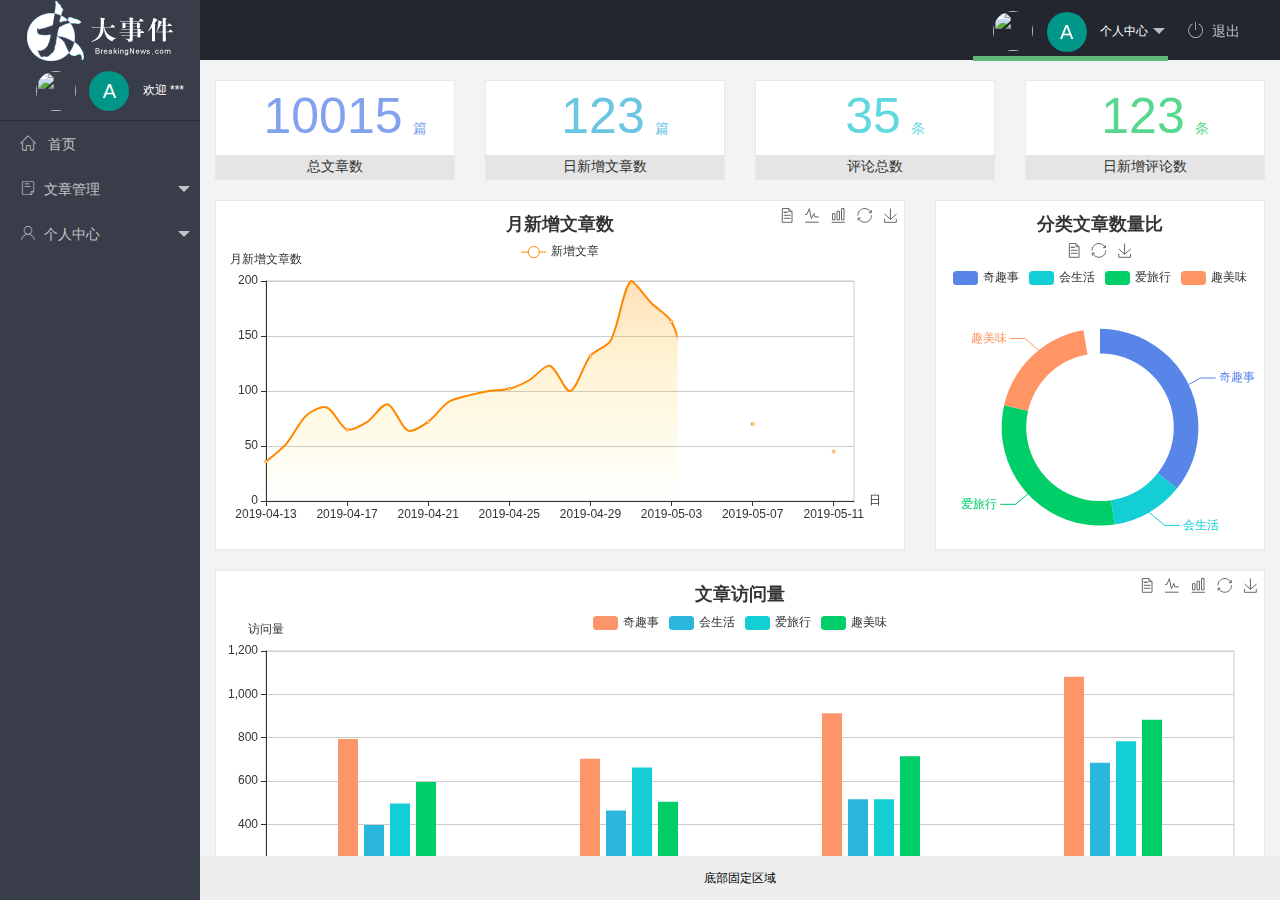
==== index.html @ 83c1d600 "公共部分完成" ====
<!DOCTYPE html>
<html lang="en">
<head>
    <meta charset="UTF-8">
    <meta http-equiv="X-UA-Compatible" content="IE=edge">
    <meta name="viewport" content="width=device-width, initial-scale=1.0">
    <title>Document</title>
    <link rel="stylesheet" href="./assets/lib/layui/css/layui.css">
    <link rel="stylesheet" href="./assets/fonts/iconfont.css">
    <link rel="stylesheet" href="./assets/css/index.css">
</head>
<body>
    <div class="layui-layout layui-layout-admin">
        <div class="layui-header">
          <div class="layui-logo layui-hide-xs layui-bg-black">
            <img src="/assets/images/logo.png" alt="" />
          </div>
  
          <ul class="layui-nav layui-layout-right layui-this"  lay-shrink="all">
            <li class="layui-nav-item layui-hide layui-show-md-inline-block layui-this">
                <a href="javascript:;" class="userinfo">
                    <img src="http://t.cn/RCzsdCq" class="layui-nav-img" />
                    <span class="text-avatar">A</span>
                    个人中心
                  </a>
              <dl class="layui-nav-child">
                <dd><a href="">基本资料</a></dd>
                <dd><a href="">更换头像</a></dd>
                <dd><a href="">重置密码</a></dd>
              </dl>
            </li>
            <li class="layui-nav-item" lay-header-event="menuRight" lay-unselect id="exit">
              <a href="javascript:;"><span class="iconfont icon-tuichu"></span>退出</a>
            </li>
          </ul>
        </div>
  
        <div class="layui-side layui-bg-black">
          <div class="layui-side-scroll">
            <!-- 左侧导航区域（可配合layui已有的垂直导航） -->
            <div class="userinfo">
                <img src="http://t.cn/RCzsdCq" class="layui-nav-img" />
                <span class="text-avatar">A</span>
                <span id="welcome">欢迎 ***</span>
            </div>
            <ul class="layui-nav layui-nav-tree layui-this" lay-filter="test"  >
                <li class="layui-nav-item"><a href=""><span class="iconfont icon-home"></span> 首页</a></li>
                <li class="layui-nav-item">
                    <a class="" href="javascript:;"><span class="iconfont icon-16"></span>文章管理</a>
                    <dl class="layui-nav-child">
                        <dd><a href="javascript:;"><i class="layui-icon layui-icon-app"></i>文章类别</a></dd>
                        <dd><a href="javascript:;"><i class="layui-icon layui-icon-app"></i>文章列表</a></dd>
                        <dd><a href="javascript:;"><i class="layui-icon layui-icon-app"></i>发布文章</a></dd>
                    </dl>
                </li>
                <li class="layui-nav-item">
                    <a href="javascript:;"><span class="iconfont icon-user"></span>个人中心</a>
                    <dl class="layui-nav-child">
                        <dd><a href="javascript:;"><i class="layui-icon layui-icon-app"></i>基本资料</a></dd>
                        <dd><a href="javascript:;"><i class="layui-icon layui-icon-app"></i>更换头像</a></dd>
                        <dd><a href="javascript:;"><i class="layui-icon layui-icon-app"></i>重置密码</a></dd>
                    </dl>
                </li>
            </ul>
          </div>
        </div>
  
        <div class="layui-body">
          <!-- 内容主体区域 --> 
          <iframe name="fm" src="./home/dashboard.html" frameborder="0"></iframe>
          
        </div>
  
        <div class="layui-footer">
          <!-- 底部固定区域 -->
          底部固定区域
        </div>
        
      </div>


    <script src="./assets/lib/layui/layui.all.js"></script>
    <script src="./assets/lib/jquery.js"></script>
    <script src="./assets/js/baseApi.js"></script>
    <script src="./assets/js//index.js"></script>
</body>
</html>
---- assets/lib/layui/css/layui.css ----
/** layui-v2.5.5 MIT License By https://www.layui.com */
 .layui-inline,img{display:inline-block;vertical-align:middle}h1,h2,h3,h4,h5,h6{font-weight:400}.layui-edge,.layui-header,.layui-inline,.layui-main{position:relative}.layui-body,.layui-edge,.layui-elip{overflow:hidden}.layui-btn,.layui-edge,.layui-inline,img{vertical-align:middle}.layui-btn,.layui-disabled,.layui-icon,.layui-unselect{-moz-user-select:none;-webkit-user-select:none;-ms-user-select:none}.layui-elip,.layui-form-checkbox span,.layui-form-pane .layui-form-label{text-overflow:ellipsis;white-space:nowrap}.layui-breadcrumb,.layui-tree-btnGroup{visibility:hidden}blockquote,body,button,dd,div,dl,dt,form,h1,h2,h3,h4,h5,h6,input,li,ol,p,pre,td,textarea,th,ul{margin:0;padding:0;-webkit-tap-highlight-color:rgba(0,0,0,0)}a:active,a:hover{outline:0}img{border:none}li{list-style:none}table{border-collapse:collapse;border-spacing:0}h4,h5,h6{font-size:100%}button,input,optgroup,option,select,textarea{font-family:inherit;font-size:inherit;font-style:inherit;font-weight:inherit;outline:0}pre{white-space:pre-wrap;white-space:-moz-pre-wrap;white-space:-pre-wrap;white-space:-o-pre-wrap;word-wrap:break-word}body{line-height:24px;font:14px Helvetica Neue,Helvetica,PingFang SC,Tahoma,Arial,sans-serif}hr{height:1px;margin:10px 0;border:0;clear:both}a{color:#333;text-decoration:none}a:hover{color:#777}a cite{font-style:normal;*cursor:pointer}.layui-border-box,.layui-border-box *{box-sizing:border-box}.layui-box,.layui-box *{box-sizing:content-box}.layui-clear{clear:both;*zoom:1}.layui-clear:after{content:'\20';clear:both;*zoom:1;display:block;height:0}.layui-inline{*display:inline;*zoom:1}.layui-edge{display:inline-block;width:0;height:0;border-width:6px;border-style:dashed;border-color:transparent}.layui-edge-top{top:-4px;border-bottom-color:#999;border-bottom-style:solid}.layui-edge-right{border-left-color:#999;border-left-style:solid}.layui-edge-bottom{top:2px;border-top-color:#999;border-top-style:solid}.layui-edge-left{border-right-color:#999;border-right-style:solid}.layui-disabled,.layui-disabled:hover{color:#d2d2d2!important;cursor:not-allowed!important}.layui-circle{border-radius:100%}.layui-show{display:block!important}.layui-hide{display:none!important}@font-face{font-family:layui-icon;src:url(../font/iconfont.eot?v=250);src:url(../font/iconfont.eot?v=250#iefix) format('embedded-opentype'),url(../font/iconfont.woff2?v=250) format('woff2'),url(../font/iconfont.woff?v=250) format('woff'),url(../font/iconfont.ttf?v=250) format('truetype'),url(../font/iconfont.svg?v=250#layui-icon) format('svg')}.layui-icon{font-family:layui-icon!important;font-size:16px;font-style:normal;-webkit-font-smoothing:antialiased;-moz-osx-font-smoothing:grayscale}.layui-icon-reply-fill:before{content:"\e611"}.layui-icon-set-fill:before{content:"\e614"}.layui-icon-menu-fill:before{content:"\e60f"}.layui-icon-search:before{content:"\e615"}.layui-icon-share:before{content:"\e641"}.layui-icon-set-sm:before{content:"\e620"}.layui-icon-engine:before{content:"\e628"}.layui-icon-close:before{content:"\1006"}.layui-icon-close-fill:before{content:"\1007"}.layui-icon-chart-screen:before{content:"\e629"}.layui-icon-star:before{content:"\e600"}.layui-icon-circle-dot:before{content:"\e617"}.layui-icon-chat:before{content:"\e606"}.layui-icon-release:before{content:"\e609"}.layui-icon-list:before{content:"\e60a"}.layui-icon-chart:before{content:"\e62c"}.layui-icon-ok-circle:before{content:"\1005"}.layui-icon-layim-theme:before{content:"\e61b"}.layui-icon-table:before{content:"\e62d"}.layui-icon-right:before{content:"\e602"}.layui-icon-left:before{content:"\e603"}.layui-icon-cart-simple:before{content:"\e698"}.layui-icon-face-cry:before{content:"\e69c"}.layui-icon-face-smile:before{content:"\e6af"}.layui-icon-survey:before{content:"\e6b2"}.layui-icon-tree:before{content:"\e62e"}.layui-icon-upload-circle:before{content:"\e62f"}.layui-icon-add-circle:before{content:"\e61f"}.layui-icon-download-circle:before{content:"\e601"}.layui-icon-templeate-1:before{content:"\e630"}.layui-icon-util:before{content:"\e631"}.layui-icon-face-surprised:before{content:"\e664"}.layui-icon-edit:before{content:"\e642"}.layui-icon-speaker:before{content:"\e645"}.layui-icon-down:before{content:"\e61a"}.layui-icon-file:before{content:"\e621"}.layui-icon-layouts:before{content:"\e632"}.layui-icon-rate-half:before{content:"\e6c9"}.layui-icon-add-circle-fine:before{content:"\e608"}.layui-icon-prev-circle:before{content:"\e633"}.layui-icon-read:before{content:"\e705"}.layui-icon-404:before{content:"\e61c"}.layui-icon-carousel:before{content:"\e634"}.layui-icon-help:before{content:"\e607"}.layui-icon-code-circle:before{content:"\e635"}.layui-icon-water:before{content:"\e636"}.layui-icon-username:before{content:"\e66f"}.layui-icon-find-fill:before{content:"\e670"}.layui-icon-about:before{content:"\e60b"}.layui-icon-location:before{content:"\e715"}.layui-icon-up:before{content:"\e619"}.layui-icon-pause:before{content:"\e651"}.layui-icon-date:before{content:"\e637"}.layui-icon-layim-uploadfile:before{content:"\e61d"}.layui-icon-delete:before{content:"\e640"}.layui-icon-play:before{content:"\e652"}.layui-icon-top:before{content:"\e604"}.layui-icon-friends:before{content:"\e612"}.layui-icon-refresh-3:before{content:"\e9aa"}.layui-icon-ok:before{content:"\e605"}.layui-icon-layer:before{content:"\e638"}.layui-icon-face-smile-fine:before{content:"\e60c"}.layui-icon-dollar:before{content:"\e659"}.layui-icon-group:before{content:"\e613"}.layui-icon-layim-download:before{content:"\e61e"}.layui-icon-picture-fine:before{content:"\e60d"}.layui-icon-link:before{content:"\e64c"}.layui-icon-diamond:before{content:"\e735"}.layui-icon-log:before{content:"\e60e"}.layui-icon-rate-solid:before{content:"\e67a"}.layui-icon-fonts-del:before{content:"\e64f"}.layui-icon-unlink:before{content:"\e64d"}.layui-icon-fonts-clear:before{content:"\e639"}.layui-icon-triangle-r:before{content:"\e623"}.layui-icon-circle:before{content:"\e63f"}.layui-icon-radio:before{content:"\e643"}.layui-icon-align-center:before{content:"\e647"}.layui-icon-align-right:before{content:"\e648"}.layui-icon-align-left:before{content:"\e649"}.layui-icon-loading-1:before{content:"\e63e"}.layui-icon-return:before{content:"\e65c"}.layui-icon-fonts-strong:before{content:"\e62b"}.layui-icon-upload:before{content:"\e67c"}.layui-icon-dialogue:before{content:"\e63a"}.layui-icon-video:before{content:"\e6ed"}.layui-icon-headset:before{content:"\e6fc"}.layui-icon-cellphone-fine:before{content:"\e63b"}.layui-icon-add-1:before{content:"\e654"}.layui-icon-face-smile-b:before{content:"\e650"}.layui-icon-fonts-html:before{content:"\e64b"}.layui-icon-form:before{content:"\e63c"}.layui-icon-cart:before{content:"\e657"}.layui-icon-camera-fill:before{content:"\e65d"}.layui-icon-tabs:before{content:"\e62a"}.layui-icon-fonts-code:before{content:"\e64e"}.layui-icon-fire:before{content:"\e756"}.layui-icon-set:before{content:"\e716"}.layui-icon-fonts-u:before{content:"\e646"}.layui-icon-triangle-d:before{content:"\e625"}.layui-icon-tips:before{content:"\e702"}.layui-icon-picture:before{content:"\e64a"}.layui-icon-more-vertical:before{content:"\e671"}.layui-icon-flag:before{content:"\e66c"}.layui-icon-loading:before{content:"\e63d"}.layui-icon-fonts-i:before{content:"\e644"}.layui-icon-refresh-1:before{content:"\e666"}.layui-icon-rmb:before{content:"\e65e"}.layui-icon-home:before{content:"\e68e"}.layui-icon-user:before{content:"\e770"}.layui-icon-notice:before{content:"\e667"}.layui-icon-login-weibo:before{content:"\e675"}.layui-icon-voice:before{content:"\e688"}.layui-icon-upload-drag:before{content:"\e681"}.layui-icon-login-qq:before{content:"\e676"}.layui-icon-snowflake:before{content:"\e6b1"}.layui-icon-file-b:before{content:"\e655"}.layui-icon-template:before{content:"\e663"}.layui-icon-auz:before{content:"\e672"}.layui-icon-console:before{content:"\e665"}.layui-icon-app:before{content:"\e653"}.layui-icon-prev:before{content:"\e65a"}.layui-icon-website:before{content:"\e7ae"}.layui-icon-next:before{content:"\e65b"}.layui-icon-component:before{content:"\e857"}.layui-icon-more:before{content:"\e65f"}.layui-icon-login-wechat:before{content:"\e677"}.layui-icon-shrink-right:before{content:"\e668"}.layui-icon-spread-left:before{content:"\e66b"}.layui-icon-camera:before{content:"\e660"}.layui-icon-note:before{content:"\e66e"}.layui-icon-refresh:before{content:"\e669"}.layui-icon-female:before{content:"\e661"}.layui-icon-male:before{content:"\e662"}.layui-icon-password:before{content:"\e673"}.layui-icon-senior:before{content:"\e674"}.layui-icon-theme:before{content:"\e66a"}.layui-icon-tread:before{content:"\e6c5"}.layui-icon-praise:before{content:"\e6c6"}.layui-icon-star-fill:before{content:"\e658"}.layui-icon-rate:before{content:"\e67b"}.layui-icon-template-1:before{content:"\e656"}.layui-icon-vercode:before{content:"\e679"}.layui-icon-cellphone:before{content:"\e678"}.layui-icon-screen-full:before{content:"\e622"}.layui-icon-screen-restore:before{content:"\e758"}.layui-icon-cols:before{content:"\e610"}.layui-icon-export:before{content:"\e67d"}.layui-icon-print:before{content:"\e66d"}.layui-icon-slider:before{content:"\e714"}.layui-icon-addition:before{content:"\e624"}.layui-icon-subtraction:before{content:"\e67e"}.layui-icon-service:before{content:"\e626"}.layui-icon-transfer:before{content:"\e691"}.layui-main{width:1140px;margin:0 auto}.layui-header{z-index:1000;height:60px}.layui-header a:hover{transition:all .5s;-webkit-transition:all .5s}.layui-side{position:fixed;left:0;top:0;bottom:0;z-index:999;width:200px;overflow-x:hidden}.layui-side-scroll{position:relative;width:220px;height:100%;overflow-x:hidden}.layui-body{position:absolute;left:200px;right:0;top:0;bottom:0;z-index:998;width:auto;overflow-y:auto;box-sizing:border-box}.layui-layout-body{overflow:hidden}.layui-layout-admin .layui-header{background-color:#23262E}.layui-layout-admin .layui-side{top:60px;width:200px;overflow-x:hidden}.layui-layout-admin .layui-body{position:fixed;top:60px;bottom:44px}.layui-layout-admin .layui-main{width:auto;margin:0 15px}.layui-layout-admin .layui-footer{position:fixed;left:200px;right:0;bottom:0;height:44px;line-height:44px;padding:0 15px;background-color:#eee}.layui-layout-admin .layui-logo{position:absolute;left:0;top:0;width:200px;height:100%;line-height:60px;text-align:center;color:#009688;font-size:16px}.layui-layout-admin .layui-header .layui-nav{background:0 0}.layui-layout-left{position:absolute!important;left:200px;top:0}.layui-layout-right{position:absolute!important;right:0;top:0}.layui-container{position:relative;margin:0 auto;padding:0 15px;box-sizing:border-box}.layui-fluid{position:relative;margin:0 auto;padding:0 15px}.layui-row:after,.layui-row:before{content:'';display:block;clear:both}.layui-col-lg1,.layui-col-lg10,.layui-col-lg11,.layui-col-lg12,.layui-col-lg2,.layui-col-lg3,.layui-col-lg4,.layui-col-lg5,.layui-col-lg6,.layui-col-lg7,.layui-col-lg8,.layui-col-lg9,.layui-col-md1,.layui-col-md10,.layui-col-md11,.layui-col-md12,.layui-col-md2,.layui-col-md3,.layui-col-md4,.layui-col-md5,.layui-col-md6,.layui-col-md7,.layui-col-md8,.layui-col-md9,.layui-col-sm1,.layui-col-sm10,.layui-col-sm11,.layui-col-sm12,.layui-col-sm2,.layui-col-sm3,.layui-col-sm4,.layui-col-sm5,.layui-col-sm6,.layui-col-sm7,.layui-col-sm8,.layui-col-sm9,.layui-col-xs1,.layui-col-xs10,.layui-col-xs11,.layui-col-xs12,.layui-col-xs2,.layui-col-xs3,.layui-col-xs4,.layui-col-xs5,.layui-col-xs6,.layui-col-xs7,.layui-col-xs8,.layui-col-xs9{position:relative;display:block;box-sizing:border-box}.layui-col-xs1,.layui-col-xs10,.layui-col-xs11,.layui-col-xs12,.layui-col-xs2,.layui-col-xs3,.layui-col-xs4,.layui-col-xs5,.layui-col-xs6,.layui-col-xs7,.layui-col-xs8,.layui-col-xs9{float:left}.layui-col-xs1{width:8.33333333%}.layui-col-xs2{width:16.66666667%}.layui-col-xs3{width:25%}.layui-col-xs4{width:33.33333333%}.layui-col-xs5{width:41.66666667%}.layui-col-xs6{width:50%}.layui-col-xs7{width:58.33333333%}.layui-col-xs8{width:66.66666667%}.layui-col-xs9{width:75%}.layui-col-xs10{width:83.33333333%}.layui-col-xs11{width:91.66666667%}.layui-col-xs12{width:100%}.layui-col-xs-offset1{margin-left:8.33333333%}.layui-col-xs-offset2{margin-left:16.66666667%}.layui-col-xs-offset3{margin-left:25%}.layui-col-xs-offset4{margin-left:33.33333333%}.layui-col-xs-offset5{margin-left:41.66666667%}.layui-col-xs-offset6{margin-left:50%}.layui-col-xs-offset7{margin-left:58.33333333%}.layui-col-xs-offset8{margin-left:66.66666667%}.layui-col-xs-offset9{margin-left:75%}.layui-col-xs-offset10{margin-left:83.33333333%}.layui-col-xs-offset11{margin-left:91.66666667%}.layui-col-xs-offset12{margin-left:100%}@media screen and (max-width:768px){.layui-hide-xs{display:none!important}.layui-show-xs-block{display:block!important}.layui-show-xs-inline{display:inline!important}.layui-show-xs-inline-block{display:inline-block!important}}@media screen and (min-width:768px){.layui-container{width:750px}.layui-hide-sm{display:none!important}.layui-show-sm-block{display:block!important}.layui-show-sm-inline{display:inline!important}.layui-show-sm-inline-block{display:inline-block!important}.layui-col-sm1,.layui-col-sm10,.layui-col-sm11,.layui-col-sm12,.layui-col-sm2,.layui-col-sm3,.layui-col-sm4,.layui-col-sm5,.layui-col-sm6,.layui-col-sm7,.layui-col-sm8,.layui-col-sm9{float:left}.layui-col-sm1{width:8.33333333%}.layui-col-sm2{width:16.66666667%}.layui-col-sm3{width:25%}.layui-col-sm4{width:33.33333333%}.layui-col-sm5{width:41.66666667%}.layui-col-sm6{width:50%}.layui-col-sm7{width:58.33333333%}.layui-col-sm8{width:66.66666667%}.layui-col-sm9{width:75%}.layui-col-sm10{width:83.33333333%}.layui-col-sm11{width:91.66666667%}.layui-col-sm12{width:100%}.layui-col-sm-offset1{margin-left:8.33333333%}.layui-col-sm-offset2{margin-left:16.66666667%}.layui-col-sm-offset3{margin-left:25%}.layui-col-sm-offset4{margin-left:33.33333333%}.layui-col-sm-offset5{margin-left:41.66666667%}.layui-col-sm-offset6{margin-left:50%}.layui-col-sm-offset7{margin-left:58.33333333%}.layui-col-sm-offset8{margin-left:66.66666667%}.layui-col-sm-offset9{margin-left:75%}.layui-col-sm-offset10{margin-left:83.33333333%}.layui-col-sm-offset11{margin-left:91.66666667%}.layui-col-sm-offset12{margin-left:100%}}@media screen and (min-width:992px){.layui-container{width:970px}.layui-hide-md{display:none!important}.layui-show-md-block{display:block!important}.layui-show-md-inline{display:inline!important}.layui-show-md-inline-block{display:inline-block!important}.layui-col-md1,.layui-col-md10,.layui-col-md11,.layui-col-md12,.layui-col-md2,.layui-col-md3,.layui-col-md4,.layui-col-md5,.layui-col-md6,.layui-col-md7,.layui-col-md8,.layui-col-md9{float:left}.layui-col-md1{width:8.33333333%}.layui-col-md2{width:16.66666667%}.layui-col-md3{width:25%}.layui-col-md4{width:33.33333333%}.layui-col-md5{width:41.66666667%}.layui-col-md6{width:50%}.layui-col-md7{width:58.33333333%}.layui-col-md8{width:66.66666667%}.layui-col-md9{width:75%}.layui-col-md10{width:83.33333333%}.layui-col-md11{width:91.66666667%}.layui-col-md12{width:100%}.layui-col-md-offset1{margin-left:8.33333333%}.layui-col-md-offset2{margin-left:16.66666667%}.layui-col-md-offset3{margin-left:25%}.layui-col-md-offset4{margin-left:33.33333333%}.layui-col-md-offset5{margin-left:41.66666667%}.layui-col-md-offset6{margin-left:50%}.layui-col-md-offset7{margin-left:58.33333333%}.layui-col-md-offset8{margin-left:66.66666667%}.layui-col-md-offset9{margin-left:75%}.layui-col-md-offset10{margin-left:83.33333333%}.layui-col-md-offset11{margin-left:91.66666667%}.layui-col-md-offset12{margin-left:100%}}@media screen and (min-width:1200px){.layui-container{width:1170px}.layui-hide-lg{display:none!important}.layui-show-lg-block{display:block!important}.layui-show-lg-inline{display:inline!important}.layui-show-lg-inline-block{display:inline-block!important}.layui-col-lg1,.layui-col-lg10,.layui-col-lg11,.layui-col-lg12,.layui-col-lg2,.layui-col-lg3,.layui-col-lg4,.layui-col-lg5,.layui-col-lg6,.layui-col-lg7,.layui-col-lg8,.layui-col-lg9{float:left}.layui-col-lg1{width:8.33333333%}.layui-col-lg2{width:16.66666667%}.layui-col-lg3{width:25%}.layui-col-lg4{width:33.33333333%}.layui-col-lg5{width:41.66666667%}.layui-col-lg6{width:50%}.layui-col-lg7{width:58.33333333%}.layui-col-lg8{width:66.66666667%}.layui-col-lg9{width:75%}.layui-col-lg10{width:83.33333333%}.layui-col-lg11{width:91.66666667%}.layui-col-lg12{width:100%}.layui-col-lg-offset1{margin-left:8.33333333%}.layui-col-lg-offset2{margin-left:16.66666667%}.layui-col-lg-offset3{margin-left:25%}.layui-col-lg-offset4{margin-left:33.33333333%}.layui-col-lg-offset5{margin-left:41.66666667%}.layui-col-lg-offset6{margin-left:50%}.layui-col-lg-offset7{margin-left:58.33333333%}.layui-col-lg-offset8{margin-left:66.66666667%}.layui-col-lg-offset9{margin-left:75%}.layui-col-lg-offset10{margin-left:83.33333333%}.layui-col-lg-offset11{margin-left:91.66666667%}.layui-col-lg-offset12{margin-left:100%}}.layui-col-space1{margin:-.5px}.layui-col-space1>*{padding:.5px}.layui-col-space3{margin:-1.5px}.layui-col-space3>*{padding:1.5px}.layui-col-space5{margin:-2.5px}.layui-col-space5>*{padding:2.5px}.layui-col-space8{margin:-3.5px}.layui-col-space8>*{padding:3.5px}.layui-col-space10{margin:-5px}.layui-col-space10>*{padding:5px}.layui-col-space12{margin:-6px}.layui-col-space12>*{padding:6px}.layui-col-space15{margin:-7.5px}.layui-col-space15>*{padding:7.5px}.layui-col-space18{margin:-9px}.layui-col-space18>*{padding:9px}.layui-col-space20{margin:-10px}.layui-col-space20>*{padding:10px}.layui-col-space22{margin:-11px}.layui-col-space22>*{padding:11px}.layui-col-space25{margin:-12.5px}.layui-col-space25>*{padding:12.5px}.layui-col-space30{margin:-15px}.layui-col-space30>*{padding:15px}.layui-btn,.layui-input,.layui-select,.layui-textarea,.layui-upload-button{outline:0;-webkit-appearance:none;transition:all .3s;-webkit-transition:all .3s;box-sizing:border-box}.layui-elem-quote{margin-bottom:10px;padding:15px;line-height:22px;border-left:5px solid #009688;border-radius:0 2px 2px 0;background-color:#f2f2f2}.layui-quote-nm{border-style:solid;border-width:1px 1px 1px 5px;background:0 0}.layui-elem-field{margin-bottom:10px;padding:0;border-width:1px;border-style:solid}.layui-elem-field legend{margin-left:20px;padding:0 10px;font-size:20px;font-weight:300}.layui-field-title{margin:10px 0 20px;border-width:1px 0 0}.layui-field-box{padding:10px 15px}.layui-field-title .layui-field-box{padding:10px 0}.layui-progress{position:relative;height:6px;border-radius:20px;background-color:#e2e2e2}.layui-progress-bar{position:absolute;left:0;top:0;width:0;max-width:100%;height:6px;border-radius:20px;text-align:right;background-color:#5FB878;transition:all .3s;-webkit-transition:all .3s}.layui-progress-big,.layui-progress-big .layui-progress-bar{height:18px;line-height:18px}.layui-progress-text{position:relative;top:-20px;line-height:18px;font-size:12px;color:#666}.layui-progress-big .layui-progress-text{position:static;padding:0 10px;color:#fff}.layui-collapse{border-width:1px;border-style:solid;border-radius:2px}.layui-colla-content,.layui-colla-item{border-top-width:1px;border-top-style:solid}.layui-colla-item:first-child{border-top:none}.layui-colla-title{position:relative;height:42px;line-height:42px;padding:0 15px 0 35px;color:#333;background-color:#f2f2f2;cursor:pointer;font-size:14px;overflow:hidden}.layui-colla-content{display:none;padding:10px 15px;line-height:22px;color:#666}.layui-colla-icon{position:absolute;left:15px;top:0;font-size:14px}.layui-card{margin-bottom:15px;border-radius:2px;background-color:#fff;box-shadow:0 1px 2px 0 rgba(0,0,0,.05)}.layui-card:last-child{margin-bottom:0}.layui-card-header{position:relative;height:42px;line-height:42px;padding:0 15px;border-bottom:1px solid #f6f6f6;color:#333;border-radius:2px 2px 0 0;font-size:14px}.layui-bg-black,.layui-bg-blue,.layui-bg-cyan,.layui-bg-green,.layui-bg-orange,.layui-bg-red{color:#fff!important}.layui-card-body{position:relative;padding:10px 15px;line-height:24px}.layui-card-body[pad15]{padding:15px}.layui-card-body[pad20]{padding:20px}.layui-card-body .layui-table{margin:5px 0}.layui-card .layui-tab{margin:0}.layui-panel-window{position:relative;padding:15px;border-radius:0;border-top:5px solid #E6E6E6;background-color:#fff}.layui-auxiliar-moving{position:fixed;left:0;right:0;top:0;bottom:0;width:100%;height:100%;background:0 0;z-index:9999999999}.layui-form-label,.layui-form-mid,.layui-form-select,.layui-input-block,.layui-input-inline,.layui-textarea{position:relative}.layui-bg-red{background-color:#FF5722!important}.layui-bg-orange{background-color:#FFB800!important}.layui-bg-green{background-color:#009688!important}.layui-bg-cyan{background-color:#2F4056!important}.layui-bg-blue{background-color:#1E9FFF!important}.layui-bg-black{background-color:#393D49!important}.layui-bg-gray{background-color:#eee!important;color:#666!important}.layui-badge-rim,.layui-colla-content,.layui-colla-item,.layui-collapse,.layui-elem-field,.layui-form-pane .layui-form-item[pane],.layui-form-pane .layui-form-label,.layui-input,.layui-layedit,.layui-layedit-tool,.layui-quote-nm,.layui-select,.layui-tab-bar,.layui-tab-card,.layui-tab-title,.layui-tab-title .layui-this:after,.layui-textarea{border-color:#e6e6e6}.layui-timeline-item:before,hr{background-color:#e6e6e6}.layui-text{line-height:22px;font-size:14px;color:#666}.layui-text h1,.layui-text h2,.layui-text h3{font-weight:500;color:#333}.layui-text h1{font-size:30px}.layui-text h2{font-size:24px}.layui-text h3{font-size:18px}.layui-text a:not(.layui-btn){color:#01AAED}.layui-text a:not(.layui-btn):hover{text-decoration:underline}.layui-text ul{padding:5px 0 5px 15px}.layui-text ul li{margin-top:5px;list-style-type:disc}.layui-text em,.layui-word-aux{color:#999!important;padding:0 5px!important}.layui-btn{display:inline-block;height:38px;line-height:38px;padding:0 18px;background-color:#009688;color:#fff;white-space:nowrap;text-align:center;font-size:14px;border:none;border-radius:2px;cursor:pointer}.layui-btn:hover{opacity:.8;filter:alpha(opacity=80);color:#fff}.layui-btn:active{opacity:1;filter:alpha(opacity=100)}.layui-btn+.layui-btn{margin-left:10px}.layui-btn-container{font-size:0}.layui-btn-container .layui-btn{margin-right:10px;margin-bottom:10px}.layui-btn-container .layui-btn+.layui-btn{margin-left:0}.layui-table .layui-btn-container .layui-btn{margin-bottom:9px}.layui-btn-radius{border-radius:100px}.layui-btn .layui-icon{margin-right:3px;font-size:18px;vertical-align:bottom;vertical-align:middle\9}.layui-btn-primary{border:1px solid #C9C9C9;background-color:#fff;color:#555}.layui-btn-primary:hover{border-color:#009688;color:#333}.layui-btn-normal{background-color:#1E9FFF}.layui-btn-warm{background-color:#FFB800}.layui-btn-danger{background-color:#FF5722}.layui-btn-checked{background-color:#5FB878}.layui-btn-disabled,.layui-btn-disabled:active,.layui-btn-disabled:hover{border:1px solid #e6e6e6;background-color:#FBFBFB;color:#C9C9C9;cursor:not-allowed;opacity:1}.layui-btn-lg{height:44px;line-height:44px;padding:0 25px;font-size:16px}.layui-btn-sm{height:30px;line-height:30px;padding:0 10px;font-size:12px}.layui-btn-sm i{font-size:16px!important}.layui-btn-xs{height:22px;line-height:22px;padding:0 5px;font-size:12px}.layui-btn-xs i{font-size:14px!important}.layui-btn-group{display:inline-block;vertical-align:middle;font-size:0}.layui-btn-group .layui-btn{margin-left:0!important;margin-right:0!important;border-left:1px solid rgba(255,255,255,.5);border-radius:0}.layui-btn-group .layui-btn-primary{border-left:none}.layui-btn-group .layui-btn-primary:hover{border-color:#C9C9C9;color:#009688}.layui-btn-group .layui-btn:first-child{border-left:none;border-radius:2px 0 0 2px}.layui-btn-group .layui-btn-primary:first-child{border-left:1px solid #c9c9c9}.layui-btn-group .layui-btn:last-child{border-radius:0 2px 2px 0}.layui-btn-group .layui-btn+.layui-btn{margin-left:0}.layui-btn-group+.layui-btn-group{margin-left:10px}.layui-btn-fluid{width:100%}.layui-input,.layui-select,.layui-textarea{height:38px;line-height:1.3;line-height:38px\9;border-width:1px;border-style:solid;background-color:#fff;border-radius:2px}.layui-input::-webkit-input-placeholder,.layui-select::-webkit-input-placeholder,.layui-textarea::-webkit-input-placeholder{line-height:1.3}.layui-input,.layui-textarea{display:block;width:100%;padding-left:10px}.layui-input:hover,.layui-textarea:hover{border-color:#D2D2D2!important}.layui-input:focus,.layui-textarea:focus{border-color:#C9C9C9!important}.layui-textarea{min-height:100px;height:auto;line-height:20px;padding:6px 10px;resize:vertical}.layui-select{padding:0 10px}.layui-form input[type=checkbox],.layui-form input[type=radio],.layui-form select{display:none}.layui-form [lay-ignore]{display:initial}.layui-form-item{margin-bottom:15px;clear:both;*zoom:1}.layui-form-item:after{content:'\20';clear:both;*zoom:1;display:block;height:0}.layui-form-label{float:left;display:block;padding:9px 15px;width:80px;font-weight:400;line-height:20px;text-align:right}.layui-form-label-col{display:block;float:none;padding:9px 0;line-height:20px;text-align:left}.layui-form-item .layui-inline{margin-bottom:5px;margin-right:10px}.layui-input-block{margin-left:110px;min-height:36px}.layui-input-inline{display:inline-block;vertical-align:middle}.layui-form-item .layui-input-inline{float:left;width:190px;margin-right:10px}.layui-form-text .layui-input-inline{width:auto}.layui-form-mid{float:left;display:block;padding:9px 0!important;line-height:20px;margin-right:10px}.layui-form-danger+.layui-form-select .layui-input,.layui-form-danger:focus{border-color:#FF5722!important}.layui-form-select .layui-input{padding-right:30px;cursor:pointer}.layui-form-select .layui-edge{position:absolute;right:10px;top:50%;margin-top:-3px;cursor:pointer;border-width:6px;border-top-color:#c2c2c2;border-top-style:solid;transition:all .3s;-webkit-transition:all .3s}.layui-form-select dl{display:none;position:absolute;left:0;top:42px;padding:5px 0;z-index:899;min-width:100%;border:1px solid #d2d2d2;max-height:300px;overflow-y:auto;background-color:#fff;border-radius:2px;box-shadow:0 2px 4px rgba(0,0,0,.12);box-sizing:border-box}.layui-form-select dl dd,.layui-form-select dl dt{padding:0 10px;line-height:36px;white-space:nowrap;overflow:hidden;text-overflow:ellipsis}.layui-form-select dl dt{font-size:12px;color:#999}.layui-form-select dl dd{cursor:pointer}.layui-form-select dl dd:hover{background-color:#f2f2f2;-webkit-transition:.5s all;transition:.5s all}.layui-form-select .layui-select-group dd{padding-left:20px}.layui-form-select dl dd.layui-select-tips{padding-left:10px!important;color:#999}.layui-form-select dl dd.layui-this{background-color:#5FB878;color:#fff}.layui-form-checkbox,.layui-form-select dl dd.layui-disabled{background-color:#fff}.layui-form-selected dl{display:block}.layui-form-checkbox,.layui-form-checkbox *,.layui-form-switch{display:inline-block;vertical-align:middle}.layui-form-selected .layui-edge{margin-top:-9px;-webkit-transform:rotate(180deg);transform:rotate(180deg);margin-top:-3px\9}:root .layui-form-selected .layui-edge{margin-top:-9px\0/IE9}.layui-form-selectup dl{top:auto;bottom:42px}.layui-select-none{margin:5px 0;text-align:center;color:#999}.layui-select-disabled .layui-disabled{border-color:#eee!important}.layui-select-disabled .layui-edge{border-top-color:#d2d2d2}.layui-form-checkbox{position:relative;height:30px;line-height:30px;margin-right:10px;padding-right:30px;cursor:pointer;font-size:0;-webkit-transition:.1s linear;transition:.1s linear;box-sizing:border-box}.layui-form-checkbox span{padding:0 10px;height:100%;font-size:14px;border-radius:2px 0 0 2px;background-color:#d2d2d2;color:#fff;overflow:hidden}.layui-form-checkbox:hover span{background-color:#c2c2c2}.layui-form-checkbox i{position:absolute;right:0;top:0;width:30px;height:28px;border:1px solid #d2d2d2;border-left:none;border-radius:0 2px 2px 0;color:#fff;font-size:20px;text-align:center}.layui-form-checkbox:hover i{border-color:#c2c2c2;color:#c2c2c2}.layui-form-checked,.layui-form-checked:hover{border-color:#5FB878}.layui-form-checked span,.layui-form-checked:hover span{background-color:#5FB878}.layui-form-checked i,.layui-form-checked:hover i{color:#5FB878}.layui-form-item .layui-form-checkbox{margin-top:4px}.layui-form-checkbox[lay-skin=primary]{height:auto!important;line-height:normal!important;min-width:18px;min-height:18px;border:none!important;margin-right:0;padding-left:28px;padding-right:0;background:0 0}.layui-form-checkbox[lay-skin=primary] span{padding-left:0;padding-right:15px;line-height:18px;background:0 0;color:#666}.layui-form-checkbox[lay-skin=primary] i{right:auto;left:0;width:16px;height:16px;line-height:16px;border:1px solid #d2d2d2;font-size:12px;border-radius:2px;background-color:#fff;-webkit-transition:.1s linear;transition:.1s linear}.layui-form-checkbox[lay-skin=primary]:hover i{border-color:#5FB878;color:#fff}.layui-form-checked[lay-skin=primary] i{border-color:#5FB878!important;background-color:#5FB878;color:#fff}.layui-checkbox-disbaled[lay-skin=primary] span{background:0 0!important;color:#c2c2c2}.layui-checkbox-disbaled[lay-skin=primary]:hover i{border-color:#d2d2d2}.layui-form-item .layui-form-checkbox[lay-skin=primary]{margin-top:10px}.layui-form-switch{position:relative;height:22px;line-height:22px;min-width:35px;padding:0 5px;margin-top:8px;border:1px solid #d2d2d2;border-radius:20px;cursor:pointer;background-color:#fff;-webkit-transition:.1s linear;transition:.1s linear}.layui-form-switch i{position:absolute;left:5px;top:3px;width:16px;height:16px;border-radius:20px;background-color:#d2d2d2;-webkit-transition:.1s linear;transition:.1s linear}.layui-form-switch em{position:relative;top:0;width:25px;margin-left:21px;padding:0!important;text-align:center!important;color:#999!important;font-style:normal!important;font-size:12px}.layui-form-onswitch{border-color:#5FB878;background-color:#5FB878}.layui-checkbox-disbaled,.layui-checkbox-disbaled i{border-color:#e2e2e2!important}.layui-form-onswitch i{left:100%;margin-left:-21px;background-color:#fff}.layui-form-onswitch em{margin-left:5px;margin-right:21px;color:#fff!important}.layui-checkbox-disbaled span{background-color:#e2e2e2!important}.layui-checkbox-disbaled:hover i{color:#fff!important}[lay-radio]{display:none}.layui-form-radio,.layui-form-radio *{display:inline-block;vertical-align:middle}.layui-form-radio{line-height:28px;margin:6px 10px 0 0;padding-right:10px;cursor:pointer;font-size:0}.layui-form-radio *{font-size:14px}.layui-form-radio>i{margin-right:8px;font-size:22px;color:#c2c2c2}.layui-form-radio>i:hover,.layui-form-radioed>i{color:#5FB878}.layui-radio-disbaled>i{color:#e2e2e2!important}.layui-form-pane .layui-form-label{width:110px;padding:8px 15px;height:38px;line-height:20px;border-width:1px;border-style:solid;border-radius:2px 0 0 2px;text-align:center;background-color:#FBFBFB;overflow:hidden;box-sizing:border-box}.layui-form-pane .layui-input-inline{margin-left:-1px}.layui-form-pane .layui-input-block{margin-left:110px;left:-1px}.layui-form-pane .layui-input{border-radius:0 2px 2px 0}.layui-form-pane .layui-form-text .layui-form-label{float:none;width:100%;border-radius:2px;box-sizing:border-box;text-align:left}.layui-form-pane .layui-form-text .layui-input-inline{display:block;margin:0;top:-1px;clear:both}.layui-form-pane .layui-form-text .layui-input-block{margin:0;left:0;top:-1px}.layui-form-pane .layui-form-text .layui-textarea{min-height:100px;border-radius:0 0 2px 2px}.layui-form-pane .layui-form-checkbox{margin:4px 0 4px 10px}.layui-form-pane .layui-form-radio,.layui-form-pane .layui-form-switch{margin-top:6px;margin-left:10px}.layui-form-pane .layui-form-item[pane]{position:relative;border-width:1px;border-style:solid}.layui-form-pane .layui-form-item[pane] .layui-form-label{position:absolute;left:0;top:0;height:100%;border-width:0 1px 0 0}.layui-form-pane .layui-form-item[pane] .layui-input-inline{margin-left:110px}@media screen and (max-width:450px){.layui-form-item .layui-form-label{text-overflow:ellipsis;overflow:hidden;white-space:nowrap}.layui-form-item .layui-inline{display:block;margin-right:0;margin-bottom:20px;clear:both}.layui-form-item .layui-inline:after{content:'\20';clear:both;display:block;height:0}.layui-form-item .layui-input-inline{display:block;float:none;left:-3px;width:auto;margin:0 0 10px 112px}.layui-form-item .layui-input-inline+.layui-form-mid{margin-left:110px;top:-5px;padding:0}.layui-form-item .layui-form-checkbox{margin-right:5px;margin-bottom:5px}}.layui-layedit{border-width:1px;border-style:solid;border-radius:2px}.layui-layedit-tool{padding:3px 5px;border-bottom-width:1px;border-bottom-style:solid;font-size:0}.layedit-tool-fixed{position:fixed;top:0;border-top:1px solid #e2e2e2}.layui-layedit-tool .layedit-tool-mid,.layui-layedit-tool .layui-icon{display:inline-block;vertical-align:middle;text-align:center;font-size:14px}.layui-layedit-tool .layui-icon{position:relative;width:32px;height:30px;line-height:30px;margin:3px 5px;color:#777;cursor:pointer;border-radius:2px}.layui-layedit-tool .layui-icon:hover{color:#393D49}.layui-layedit-tool .layui-icon:active{color:#000}.layui-layedit-tool .layedit-tool-active{background-color:#e2e2e2;color:#000}.layui-layedit-tool .layui-disabled,.layui-layedit-tool .layui-disabled:hover{color:#d2d2d2;cursor:not-allowed}.layui-layedit-tool .layedit-tool-mid{width:1px;height:18px;margin:0 10px;background-color:#d2d2d2}.layedit-tool-html{width:50px!important;font-size:30px!important}.layedit-tool-b,.layedit-tool-code,.layedit-tool-help{font-size:16px!important}.layedit-tool-d,.layedit-tool-face,.layedit-tool-image,.layedit-tool-unlink{font-size:18px!important}.layedit-tool-image input{position:absolute;font-size:0;left:0;top:0;width:100%;height:100%;opacity:.01;filter:Alpha(opacity=1);cursor:pointer}.layui-layedit-iframe iframe{display:block;width:100%}#LAY_layedit_code{overflow:hidden}.layui-laypage{display:inline-block;*display:inline;*zoom:1;vertical-align:middle;margin:10px 0;font-size:0}.layui-laypage>a:first-child,.layui-laypage>a:first-child em{border-radius:2px 0 0 2px}.layui-laypage>a:last-child,.layui-laypage>a:last-child em{border-radius:0 2px 2px 0}.layui-laypage>:first-child{margin-left:0!important}.layui-laypage>:last-child{margin-right:0!important}.layui-laypage a,.layui-laypage button,.layui-laypage input,.layui-laypage select,.layui-laypage span{border:1px solid #e2e2e2}.layui-laypage a,.layui-laypage span{display:inline-block;*display:inline;*zoom:1;vertical-align:middle;padding:0 15px;height:28px;line-height:28px;margin:0 -1px 5px 0;background-color:#fff;color:#333;font-size:12px}.layui-flow-more a *,.layui-laypage input,.layui-table-view select[lay-ignore]{display:inline-block}.layui-laypage a:hover{color:#009688}.layui-laypage em{font-style:normal}.layui-laypage .layui-laypage-spr{color:#999;font-weight:700}.layui-laypage a{text-decoration:none}.layui-laypage .layui-laypage-curr{position:relative}.layui-laypage .layui-laypage-curr em{position:relative;color:#fff}.layui-laypage .layui-laypage-curr .layui-laypage-em{position:absolute;left:-1px;top:-1px;padding:1px;width:100%;height:100%;background-color:#009688}.layui-laypage-em{border-radius:2px}.layui-laypage-next em,.layui-laypage-prev em{font-family:Sim sun;font-size:16px}.layui-laypage .layui-laypage-count,.layui-laypage .layui-laypage-limits,.layui-laypage .layui-laypage-refresh,.layui-laypage .layui-laypage-skip{margin-left:10px;margin-right:10px;padding:0;border:none}.layui-laypage .layui-laypage-limits,.layui-laypage .layui-laypage-refresh{vertical-align:top}.layui-laypage .layui-laypage-refresh i{font-size:18px;cursor:pointer}.layui-laypage select{height:22px;padding:3px;border-radius:2px;cursor:pointer}.layui-laypage .layui-laypage-skip{height:30px;line-height:30px;color:#999}.layui-laypage button,.layui-laypage input{height:30px;line-height:30px;border-radius:2px;vertical-align:top;background-color:#fff;box-sizing:border-box}.layui-laypage input{width:40px;margin:0 10px;padding:0 3px;text-align:center}.layui-laypage input:focus,.layui-laypage select:focus{border-color:#009688!important}.layui-laypage button{margin-left:10px;padding:0 10px;cursor:pointer}.layui-table,.layui-table-view{margin:10px 0}.layui-flow-more{margin:10px 0;text-align:center;color:#999;font-size:14px}.layui-flow-more a{height:32px;line-height:32px}.layui-flow-more a *{vertical-align:top}.layui-flow-more a cite{padding:0 20px;border-radius:3px;background-color:#eee;color:#333;font-style:normal}.layui-flow-more a cite:hover{opacity:.8}.layui-flow-more a i{font-size:30px;color:#737383}.layui-table{width:100%;background-color:#fff;color:#666}.layui-table tr{transition:all .3s;-webkit-transition:all .3s}.layui-table th{text-align:left;font-weight:400}.layui-table tbody tr:hover,.layui-table thead tr,.layui-table-click,.layui-table-header,.layui-table-hover,.layui-table-mend,.layui-table-patch,.layui-table-tool,.layui-table-total,.layui-table-total tr,.layui-table[lay-even] tr:nth-child(even){background-color:#f2f2f2}.layui-table td,.layui-table th,.layui-table-col-set,.layui-table-fixed-r,.layui-table-grid-down,.layui-table-header,.layui-table-page,.layui-table-tips-main,.layui-table-tool,.layui-table-total,.layui-table-view,.layui-table[lay-skin=line],.layui-table[lay-skin=row]{border-width:1px;border-style:solid;border-color:#e6e6e6}.layui-table td,.layui-table th{position:relative;padding:9px 15px;min-height:20px;line-height:20px;font-size:14px}.layui-table[lay-skin=line] td,.layui-table[lay-skin=line] th{border-width:0 0 1px}.layui-table[lay-skin=row] td,.layui-table[lay-skin=row] th{border-width:0 1px 0 0}.layui-table[lay-skin=nob] td,.layui-table[lay-skin=nob] th{border:none}.layui-table img{max-width:100px}.layui-table[lay-size=lg] td,.layui-table[lay-size=lg] th{padding:15px 30px}.layui-table-view .layui-table[lay-size=lg] .layui-table-cell{height:40px;line-height:40px}.layui-table[lay-size=sm] td,.layui-table[lay-size=sm] th{font-size:12px;padding:5px 10px}.layui-table-view .layui-table[lay-size=sm] .layui-table-cell{height:20px;line-height:20px}.layui-table[lay-data]{display:none}.layui-table-box{position:relative;overflow:hidden}.layui-table-view .layui-table{position:relative;width:auto;margin:0}.layui-table-view .layui-table[lay-skin=line]{border-width:0 1px 0 0}.layui-table-view .layui-table[lay-skin=row]{border-width:0 0 1px}.layui-table-view .layui-table td,.layui-table-view .layui-table th{padding:5px 0;border-top:none;border-left:none}.layui-table-view .layui-table th.layui-unselect .layui-table-cell span{cursor:pointer}.layui-table-view .layui-table td{cursor:default}.layui-table-view .layui-table td[data-edit=text]{cursor:text}.layui-table-view .layui-form-checkbox[lay-skin=primary] i{width:18px;height:18px}.layui-table-view .layui-form-radio{line-height:0;padding:0}.layui-table-view .layui-form-radio>i{margin:0;font-size:20px}.layui-table-init{position:absolute;left:0;top:0;width:100%;height:100%;text-align:center;z-index:110}.layui-table-init .layui-icon{position:absolute;left:50%;top:50%;margin:-15px 0 0 -15px;font-size:30px;color:#c2c2c2}.layui-table-header{border-width:0 0 1px;overflow:hidden}.layui-table-header .layui-table{margin-bottom:-1px}.layui-table-tool .layui-inline[lay-event]{position:relative;width:26px;height:26px;padding:5px;line-height:16px;margin-right:10px;text-align:center;color:#333;border:1px solid #ccc;cursor:pointer;-webkit-transition:.5s all;transition:.5s all}.layui-table-tool .layui-inline[lay-event]:hover{border:1px solid #999}.layui-table-tool-temp{padding-right:120px}.layui-table-tool-self{position:absolute;right:17px;top:10px}.layui-table-tool .layui-table-tool-self .layui-inline[lay-event]{margin:0 0 0 10px}.layui-table-tool-panel{position:absolute;top:29px;left:-1px;padding:5px 0;min-width:150px;min-height:40px;border:1px solid #d2d2d2;text-align:left;overflow-y:auto;background-color:#fff;box-shadow:0 2px 4px rgba(0,0,0,.12)}.layui-table-cell,.layui-table-tool-panel li{overflow:hidden;text-overflow:ellipsis;white-space:nowrap}.layui-table-tool-panel li{padding:0 10px;line-height:30px;-webkit-transition:.5s all;transition:.5s all}.layui-table-tool-panel li .layui-form-checkbox[lay-skin=primary]{width:100%;padding-left:28px}.layui-table-tool-panel li:hover{background-color:#f2f2f2}.layui-table-tool-panel li .layui-form-checkbox[lay-skin=primary] i{position:absolute;left:0;top:0}.layui-table-tool-panel li .layui-form-checkbox[lay-skin=primary] span{padding:0}.layui-table-tool .layui-table-tool-self .layui-table-tool-panel{left:auto;right:-1px}.layui-table-col-set{position:absolute;right:0;top:0;width:20px;height:100%;border-width:0 0 0 1px;background-color:#fff}.layui-table-sort{width:10px;height:20px;margin-left:5px;cursor:pointer!important}.layui-table-sort .layui-edge{position:absolute;left:5px;border-width:5px}.layui-table-sort .layui-table-sort-asc{top:3px;border-top:none;border-bottom-style:solid;border-bottom-color:#b2b2b2}.layui-table-sort .layui-table-sort-asc:hover{border-bottom-color:#666}.layui-table-sort .layui-table-sort-desc{bottom:5px;border-bottom:none;border-top-style:solid;border-top-color:#b2b2b2}.layui-table-sort .layui-table-sort-desc:hover{border-top-color:#666}.layui-table-sort[lay-sort=asc] .layui-table-sort-asc{border-bottom-color:#000}.layui-table-sort[lay-sort=desc] .layui-table-sort-desc{border-top-color:#000}.layui-table-cell{height:28px;line-height:28px;padding:0 15px;position:relative;box-sizing:border-box}.layui-table-cell .layui-form-checkbox[lay-skin=primary]{top:-1px;padding:0}.layui-table-cell .layui-table-link{color:#01AAED}.laytable-cell-checkbox,.laytable-cell-numbers,.laytable-cell-radio,.laytable-cell-space{padding:0;text-align:center}.layui-table-body{position:relative;overflow:auto;margin-right:-1px;margin-bottom:-1px}.layui-table-body .layui-none{line-height:26px;padding:15px;text-align:center;color:#999}.layui-table-fixed{position:absolute;left:0;top:0;z-index:101}.layui-table-fixed .layui-table-body{overflow:hidden}.layui-table-fixed-l{box-shadow:0 -1px 8px rgba(0,0,0,.08)}.layui-table-fixed-r{left:auto;right:-1px;border-width:0 0 0 1px;box-shadow:-1px 0 8px rgba(0,0,0,.08)}.layui-table-fixed-r .layui-table-header{position:relative;overflow:visible}.layui-table-mend{position:absolute;right:-49px;top:0;height:100%;width:50px}.layui-table-tool{position:relative;z-index:890;width:100%;min-height:50px;line-height:30px;padding:10px 15px;border-width:0 0 1px}.layui-table-tool .layui-btn-container{margin-bottom:-10px}.layui-table-page,.layui-table-total{border-width:1px 0 0;margin-bottom:-1px;overflow:hidden}.layui-table-page{position:relative;width:100%;padding:7px 7px 0;height:41px;font-size:12px;white-space:nowrap}.layui-table-page>div{height:26px}.layui-table-page .layui-laypage{margin:0}.layui-table-page .layui-laypage a,.layui-table-page .layui-laypage span{height:26px;line-height:26px;margin-bottom:10px;border:none;background:0 0}.layui-table-page .layui-laypage a,.layui-table-page .layui-laypage span.layui-laypage-curr{padding:0 12px}.layui-table-page .layui-laypage span{margin-left:0;padding:0}.layui-table-page .layui-laypage .layui-laypage-prev{margin-left:-7px!important}.layui-table-page .layui-laypage .layui-laypage-curr .layui-laypage-em{left:0;top:0;padding:0}.layui-table-page .layui-laypage button,.layui-table-page .layui-laypage input{height:26px;line-height:26px}.layui-table-page .layui-laypage input{width:40px}.layui-table-page .layui-laypage button{padding:0 10px}.layui-table-page select{height:18px}.layui-table-patch .layui-table-cell{padding:0;width:30px}.layui-table-edit{position:absolute;left:0;top:0;width:100%;height:100%;padding:0 14px 1px;border-radius:0;box-shadow:1px 1px 20px rgba(0,0,0,.15)}.layui-table-edit:focus{border-color:#5FB878!important}select.layui-table-edit{padding:0 0 0 10px;border-color:#C9C9C9}.layui-table-view .layui-form-checkbox,.layui-table-view .layui-form-radio,.layui-table-view .layui-form-switch{top:0;margin:0;box-sizing:content-box}.layui-table-view .layui-form-checkbox{top:-1px;height:26px;line-height:26px}.layui-table-view .layui-form-checkbox i{height:26px}.layui-table-grid .layui-table-cell{overflow:visible}.layui-table-grid-down{position:absolute;top:0;right:0;width:26px;height:100%;padding:5px 0;border-width:0 0 0 1px;text-align:center;background-color:#fff;color:#999;cursor:pointer}.layui-table-grid-down .layui-icon{position:absolute;top:50%;left:50%;margin:-8px 0 0 -8px}.layui-table-grid-down:hover{background-color:#fbfbfb}body .layui-table-tips .layui-layer-content{background:0 0;padding:0;box-shadow:0 1px 6px rgba(0,0,0,.12)}.layui-table-tips-main{margin:-44px 0 0 -1px;max-height:150px;padding:8px 15px;font-size:14px;overflow-y:scroll;background-color:#fff;color:#666}.layui-table-tips-c{position:absolute;right:-3px;top:-13px;width:20px;height:20px;padding:3px;cursor:pointer;background-color:#666;border-radius:50%;color:#fff}.layui-table-tips-c:hover{background-color:#777}.layui-table-tips-c:before{position:relative;right:-2px}.layui-upload-file{display:none!important;opacity:.01;filter:Alpha(opacity=1)}.layui-upload-drag,.layui-upload-form,.layui-upload-wrap{display:inline-block}.layui-upload-list{margin:10px 0}.layui-upload-choose{padding:0 10px;color:#999}.layui-upload-drag{position:relative;padding:30px;border:1px dashed #e2e2e2;background-color:#fff;text-align:center;cursor:pointer;color:#999}.layui-upload-drag .layui-icon{font-size:50px;color:#009688}.layui-upload-drag[lay-over]{border-color:#009688}.layui-upload-iframe{position:absolute;width:0;height:0;border:0;visibility:hidden}.layui-upload-wrap{position:relative;vertical-align:middle}.layui-upload-wrap .layui-upload-file{display:block!important;position:absolute;left:0;top:0;z-index:10;font-size:100px;width:100%;height:100%;opacity:.01;filter:Alpha(opacity=1);cursor:pointer}.layui-transfer-active,.layui-transfer-box{display:inline-block;vertical-align:middle}.layui-transfer-box,.layui-transfer-header,.layui-transfer-search{border-width:0;border-style:solid;border-color:#e6e6e6}.layui-transfer-box{position:relative;border-width:1px;width:200px;height:360px;border-radius:2px;background-color:#fff}.layui-transfer-box .layui-form-checkbox{width:100%;margin:0!important}.layui-transfer-header{height:38px;line-height:38px;padding:0 10px;border-bottom-width:1px}.layui-transfer-search{position:relative;padding:10px;border-bottom-width:1px}.layui-transfer-search .layui-input{height:32px;padding-left:30px;font-size:12px}.layui-transfer-search .layui-icon-search{position:absolute;left:20px;top:50%;margin-top:-8px;color:#666}.layui-transfer-active{margin:0 15px}.layui-transfer-active .layui-btn{display:block;margin:0;padding:0 15px;background-color:#5FB878;border-color:#5FB878;color:#fff}.layui-transfer-active .layui-btn-disabled{background-color:#FBFBFB;border-color:#e6e6e6;color:#C9C9C9}.layui-transfer-active .layui-btn:first-child{margin-bottom:15px}.layui-transfer-active .layui-btn .layui-icon{margin:0;font-size:14px!important}.layui-transfer-data{padding:5px 0;overflow:auto}.layui-transfer-data li{height:32px;line-height:32px;padding:0 10px}.layui-transfer-data li:hover{background-color:#f2f2f2;transition:.5s all}.layui-transfer-data .layui-none{padding:15px 10px;text-align:center;color:#999}.layui-nav{position:relative;padding:0 20px;background-color:#393D49;color:#fff;border-radius:2px;font-size:0;box-sizing:border-box}.layui-nav *{font-size:14px}.layui-nav .layui-nav-item{position:relative;display:inline-block;*display:inline;*zoom:1;vertical-align:middle;line-height:60px}.layui-nav .layui-nav-item a{display:block;padding:0 20px;color:#fff;color:rgba(255,255,255,.7);transition:all .3s;-webkit-transition:all .3s}.layui-nav .layui-this:after,.layui-nav-bar,.layui-nav-tree .layui-nav-itemed:after{position:absolute;left:0;top:0;width:0;height:5px;background-color:#5FB878;transition:all .2s;-webkit-transition:all .2s}.layui-nav-bar{z-index:1000}.layui-nav .layui-nav-item a:hover,.layui-nav .layui-this a{color:#fff}.layui-nav .layui-this:after{content:'';top:auto;bottom:0;width:100%}.layui-nav-img{width:30px;height:30px;margin-right:10px;border-radius:50%}.layui-nav .layui-nav-more{content:'';width:0;height:0;border-style:solid dashed dashed;border-color:#fff transparent transparent;overflow:hidden;cursor:pointer;transition:all .2s;-webkit-transition:all .2s;position:absolute;top:50%;right:3px;margin-top:-3px;border-width:6px;border-top-color:rgba(255,255,255,.7)}.layui-nav .layui-nav-mored,.layui-nav-itemed>a .layui-nav-more{margin-top:-9px;border-style:dashed dashed solid;border-color:transparent transparent #fff}.layui-nav-child{display:none;position:absolute;left:0;top:65px;min-width:100%;line-height:36px;padding:5px 0;box-shadow:0 2px 4px rgba(0,0,0,.12);border:1px solid #d2d2d2;background-color:#fff;z-index:100;border-radius:2px;white-space:nowrap}.layui-nav .layui-nav-child a{color:#333}.layui-nav .layui-nav-child a:hover{background-color:#f2f2f2;color:#000}.layui-nav-child dd{position:relative}.layui-nav .layui-nav-child dd.layui-this a,.layui-nav-child dd.layui-this{background-color:#5FB878;color:#fff}.layui-nav-child dd.layui-this:after{display:none}.layui-nav-tree{width:200px;padding:0}.layui-nav-tree .layui-nav-item{display:block;width:100%;line-height:45px}.layui-nav-tree .layui-nav-item a{position:relative;height:45px;line-height:45px;text-overflow:ellipsis;overflow:hidden;white-space:nowrap}.layui-nav-tree .layui-nav-item a:hover{background-color:#4E5465}.layui-nav-tree .layui-nav-bar{width:5px;height:0;background-color:#009688}.layui-nav-tree .layui-nav-child dd.layui-this,.layui-nav-tree .layui-nav-child dd.layui-this a,.layui-nav-tree .layui-this,.layui-nav-tree .layui-this>a,.layui-nav-tree .layui-this>a:hover{background-color:#009688;color:#fff}.layui-nav-tree .layui-this:after{display:none}.layui-nav-itemed>a,.layui-nav-tree .layui-nav-title a,.layui-nav-tree .layui-nav-title a:hover{color:#fff!important}.layui-nav-tree .layui-nav-child{position:relative;z-index:0;top:0;border:none;box-shadow:none}.layui-nav-tree .layui-nav-child a{height:40px;line-height:40px;color:#fff;color:rgba(255,255,255,.7)}.layui-nav-tree .layui-nav-child,.layui-nav-tree .layui-nav-child a:hover{background:0 0;color:#fff}.layui-nav-tree .layui-nav-more{right:10px}.layui-nav-itemed>.layui-nav-child{display:block;padding:0;background-color:rgba(0,0,0,.3)!important}.layui-nav-itemed>.layui-nav-child>.layui-this>.layui-nav-child{display:block}.layui-nav-side{position:fixed;top:0;bottom:0;left:0;overflow-x:hidden;z-index:999}.layui-bg-blue .layui-nav-bar,.layui-bg-blue .layui-nav-itemed:after,.layui-bg-blue .layui-this:after{background-color:#93D1FF}.layui-bg-blue .layui-nav-child dd.layui-this{background-color:#1E9FFF}.layui-bg-blue .layui-nav-itemed>a,.layui-nav-tree.layui-bg-blue .layui-nav-title a,.layui-nav-tree.layui-bg-blue .layui-nav-title a:hover{background-color:#007DDB!important}.layui-breadcrumb{font-size:0}.layui-breadcrumb>*{font-size:14px}.layui-breadcrumb a{color:#999!important}.layui-breadcrumb a:hover{color:#5FB878!important}.layui-breadcrumb a cite{color:#666;font-style:normal}.layui-breadcrumb span[lay-separator]{margin:0 10px;color:#999}.layui-tab{margin:10px 0;text-align:left!important}.layui-tab[overflow]>.layui-tab-title{overflow:hidden}.layui-tab-title{position:relative;left:0;height:40px;white-space:nowrap;font-size:0;border-bottom-width:1px;border-bottom-style:solid;transition:all .2s;-webkit-transition:all .2s}.layui-tab-title li{display:inline-block;*display:inline;*zoom:1;vertical-align:middle;font-size:14px;transition:all .2s;-webkit-transition:all .2s;position:relative;line-height:40px;min-width:65px;padding:0 15px;text-align:center;cursor:pointer}.layui-tab-title li a{display:block}.layui-tab-title .layui-this{color:#000}.layui-tab-title .layui-this:after{position:absolute;left:0;top:0;content:'';width:100%;height:41px;border-width:1px;border-style:solid;border-bottom-color:#fff;border-radius:2px 2px 0 0;box-sizing:border-box;pointer-events:none}.layui-tab-bar{position:absolute;right:0;top:0;z-index:10;width:30px;height:39px;line-height:39px;border-width:1px;border-style:solid;border-radius:2px;text-align:center;background-color:#fff;cursor:pointer}.layui-tab-bar .layui-icon{position:relative;display:inline-block;top:3px;transition:all .3s;-webkit-transition:all .3s}.layui-tab-item{display:none}.layui-tab-more{padding-right:30px;height:auto!important;white-space:normal!important}.layui-tab-more li.layui-this:after{border-bottom-color:#e2e2e2;border-radius:2px}.layui-tab-more .layui-tab-bar .layui-icon{top:-2px;top:3px\9;-webkit-transform:rotate(180deg);transform:rotate(180deg)}:root .layui-tab-more .layui-tab-bar .layui-icon{top:-2px\0/IE9}.layui-tab-content{padding:10px}.layui-tab-title li .layui-tab-close{position:relative;display:inline-block;width:18px;height:18px;line-height:20px;margin-left:8px;top:1px;text-align:center;font-size:14px;color:#c2c2c2;transition:all .2s;-webkit-transition:all .2s}.layui-tab-title li .layui-tab-close:hover{border-radius:2px;background-color:#FF5722;color:#fff}.layui-tab-brief>.layui-tab-title .layui-this{color:#009688}.layui-tab-brief>.layui-tab-more li.layui-this:after,.layui-tab-brief>.layui-tab-title .layui-this:after{border:none;border-radius:0;border-bottom:2px solid #5FB878}.layui-tab-brief[overflow]>.layui-tab-title .layui-this:after{top:-1px}.layui-tab-card{border-width:1px;border-style:solid;border-radius:2px;box-shadow:0 2px 5px 0 rgba(0,0,0,.1)}.layui-tab-card>.layui-tab-title{background-color:#f2f2f2}.layui-tab-card>.layui-tab-title li{margin-right:-1px;margin-left:-1px}.layui-tab-card>.layui-tab-title .layui-this{background-color:#fff}.layui-tab-card>.layui-tab-title .layui-this:after{border-top:none;border-width:1px;border-bottom-color:#fff}.layui-tab-card>.layui-tab-title .layui-tab-bar{height:40px;line-height:40px;border-radius:0;border-top:none;border-right:none}.layui-tab-card>.layui-tab-more .layui-this{background:0 0;color:#5FB878}.layui-tab-card>.layui-tab-more .layui-this:after{border:none}.layui-timeline{padding-left:5px}.layui-timeline-item{position:relative;padding-bottom:20px}.layui-timeline-axis{position:absolute;left:-5px;top:0;z-index:10;width:20px;height:20px;line-height:20px;background-color:#fff;color:#5FB878;border-radius:50%;text-align:center;cursor:pointer}.layui-timeline-axis:hover{color:#FF5722}.layui-timeline-item:before{content:'';position:absolute;left:5px;top:0;z-index:0;width:1px;height:100%}.layui-timeline-item:last-child:before{display:none}.layui-timeline-item:first-child:before{display:block}.layui-timeline-content{padding-left:25px}.layui-timeline-title{position:relative;margin-bottom:10px}.layui-badge,.layui-badge-dot,.layui-badge-rim{position:relative;display:inline-block;padding:0 6px;font-size:12px;text-align:center;background-color:#FF5722;color:#fff;border-radius:2px}.layui-badge{height:18px;line-height:18px}.layui-badge-dot{width:8px;height:8px;padding:0;border-radius:50%}.layui-badge-rim{height:18px;line-height:18px;border-width:1px;border-style:solid;background-color:#fff;color:#666}.layui-btn .layui-badge,.layui-btn .layui-badge-dot{margin-left:5px}.layui-nav .layui-badge,.layui-nav .layui-badge-dot{position:absolute;top:50%;margin:-8px 6px 0}.layui-tab-title .layui-badge,.layui-tab-title .layui-badge-dot{left:5px;top:-2px}.layui-carousel{position:relative;left:0;top:0;background-color:#f8f8f8}.layui-carousel>[carousel-item]{position:relative;width:100%;height:100%;overflow:hidden}.layui-carousel>[carousel-item]:before{position:absolute;content:'\e63d';left:50%;top:50%;width:100px;line-height:20px;margin:-10px 0 0 -50px;text-align:center;color:#c2c2c2;font-family:layui-icon!important;font-size:30px;font-style:normal;-webkit-font-smoothing:antialiased;-moz-osx-font-smoothing:grayscale}.layui-carousel>[carousel-item]>*{display:none;position:absolute;left:0;top:0;width:100%;height:100%;background-color:#f8f8f8;transition-duration:.3s;-webkit-transition-duration:.3s}.layui-carousel-updown>*{-webkit-transition:.3s ease-in-out up;transition:.3s ease-in-out up}.layui-carousel-arrow{display:none\9;opacity:0;position:absolute;left:10px;top:50%;margin-top:-18px;width:36px;height:36px;line-height:36px;text-align:center;font-size:20px;border:0;border-radius:50%;background-color:rgba(0,0,0,.2);color:#fff;-webkit-transition-duration:.3s;transition-duration:.3s;cursor:pointer}.layui-carousel-arrow[lay-type=add]{left:auto!important;right:10px}.layui-carousel:hover .layui-carousel-arrow[lay-type=add],.layui-carousel[lay-arrow=always] .layui-carousel-arrow[lay-type=add]{right:20px}.layui-carousel[lay-arrow=always] .layui-carousel-arrow{opacity:1;left:20px}.layui-carousel[lay-arrow=none] .layui-carousel-arrow{display:none}.layui-carousel-arrow:hover,.layui-carousel-ind ul:hover{background-color:rgba(0,0,0,.35)}.layui-carousel:hover .layui-carousel-arrow{display:block\9;opacity:1;left:20px}.layui-carousel-ind{position:relative;top:-35px;width:100%;line-height:0!important;text-align:center;font-size:0}.layui-carousel[lay-indicator=outside]{margin-bottom:30px}.layui-carousel[lay-indicator=outside] .layui-carousel-ind{top:10px}.layui-carousel[lay-indicator=outside] .layui-carousel-ind ul{background-color:rgba(0,0,0,.5)}.layui-carousel[lay-indicator=none] .layui-carousel-ind{display:none}.layui-carousel-ind ul{display:inline-block;padding:5px;background-color:rgba(0,0,0,.2);border-radius:10px;-webkit-transition-duration:.3s;transition-duration:.3s}.layui-carousel-ind li{display:inline-block;width:10px;height:10px;margin:0 3px;font-size:14px;background-color:#e2e2e2;background-color:rgba(255,255,255,.5);border-radius:50%;cursor:pointer;-webkit-transition-duration:.3s;transition-duration:.3s}.layui-carousel-ind li:hover{background-color:rgba(255,255,255,.7)}.layui-carousel-ind li.layui-this{background-color:#fff}.layui-carousel>[carousel-item]>.layui-carousel-next,.layui-carousel>[carousel-item]>.layui-carousel-prev,.layui-carousel>[carousel-item]>.layui-this{display:block}.layui-carousel>[carousel-item]>.layui-this{left:0}.layui-carousel>[carousel-item]>.layui-carousel-prev{left:-100%}.layui-carousel>[carousel-item]>.layui-carousel-next{left:100%}.layui-carousel>[carousel-item]>.layui-carousel-next.layui-carousel-left,.layui-carousel>[carousel-item]>.layui-carousel-prev.layui-carousel-right{left:0}.layui-carousel>[carousel-item]>.layui-this.layui-carousel-left{left:-100%}.layui-carousel>[carousel-item]>.layui-this.layui-carousel-right{left:100%}.layui-carousel[lay-anim=updown] .layui-carousel-arrow{left:50%!important;top:20px;margin:0 0 0 -18px}.layui-carousel[lay-anim=updown]>[carousel-item]>*,.layui-carousel[lay-anim=fade]>[carousel-item]>*{left:0!important}.layui-carousel[lay-anim=updown] .layui-carousel-arrow[lay-type=add]{top:auto!important;bottom:20px}.layui-carousel[lay-anim=updown] .layui-carousel-ind{position:absolute;top:50%;right:20px;width:auto;height:auto}.layui-carousel[lay-anim=updown] .layui-carousel-ind ul{padding:3px 5px}.layui-carousel[lay-anim=updown] .layui-carousel-ind li{display:block;margin:6px 0}.layui-carousel[lay-anim=updown]>[carousel-item]>.layui-this{top:0}.layui-carousel[lay-anim=updown]>[carousel-item]>.layui-carousel-prev{top:-100%}.layui-carousel[lay-anim=updown]>[carousel-item]>.layui-carousel-next{top:100%}.layui-carousel[lay-anim=updown]>[carousel-item]>.layui-carousel-next.layui-carousel-left,.layui-carousel[lay-anim=updown]>[carousel-item]>.layui-carousel-prev.layui-carousel-right{top:0}.layui-carousel[lay-anim=updown]>[carousel-item]>.layui-this.layui-carousel-left{top:-100%}.layui-carousel[lay-anim=updown]>[carousel-item]>.layui-this.layui-carousel-right{top:100%}.layui-carousel[lay-anim=fade]>[carousel-item]>.layui-carousel-next,.layui-carousel[lay-anim=fade]>[carousel-item]>.layui-carousel-prev{opacity:0}.layui-carousel[lay-anim=fade]>[carousel-item]>.layui-carousel-next.layui-carousel-left,.layui-carousel[lay-anim=fade]>[carousel-item]>.layui-carousel-prev.layui-carousel-right{opacity:1}.layui-carousel[lay-anim=fade]>[carousel-item]>.layui-this.layui-carousel-left,.layui-carousel[lay-anim=fade]>[carousel-item]>.layui-this.layui-carousel-right{opacity:0}.layui-fixbar{position:fixed;right:15px;bottom:15px;z-index:999999}.layui-fixbar li{width:50px;height:50px;line-height:50px;margin-bottom:1px;text-align:center;cursor:pointer;font-size:30px;background-color:#9F9F9F;color:#fff;border-radius:2px;opacity:.95}.layui-fixbar li:hover{opacity:.85}.layui-fixbar li:active{opacity:1}.layui-fixbar .layui-fixbar-top{display:none;font-size:40px}body .layui-util-face{border:none;background:0 0}body .layui-util-face .layui-layer-content{padding:0;background-color:#fff;color:#666;box-shadow:none}.layui-util-face .layui-layer-TipsG{display:none}.layui-util-face ul{position:relative;width:372px;padding:10px;border:1px solid #D9D9D9;background-color:#fff;box-shadow:0 0 20px rgba(0,0,0,.2)}.layui-util-face ul li{cursor:pointer;float:left;border:1px solid #e8e8e8;height:22px;width:26px;overflow:hidden;margin:-1px 0 0 -1px;padding:4px 2px;text-align:center}.layui-util-face ul li:hover{position:relative;z-index:2;border:1px solid #eb7350;background:#fff9ec}.layui-code{position:relative;margin:10px 0;padding:15px;line-height:20px;border:1px solid #ddd;border-left-width:6px;background-color:#F2F2F2;color:#333;font-family:Courier New;font-size:12px}.layui-rate,.layui-rate *{display:inline-block;vertical-align:middle}.layui-rate{padding:10px 5px 10px 0;font-size:0}.layui-rate li i.layui-icon{font-size:20px;color:#FFB800;margin-right:5px;transition:all .3s;-webkit-transition:all .3s}.layui-rate li i:hover{cursor:pointer;transform:scale(1.12);-webkit-transform:scale(1.12)}.layui-rate[readonly] li i:hover{cursor:default;transform:scale(1)}.layui-colorpicker{width:26px;height:26px;border:1px solid #e6e6e6;padding:5px;border-radius:2px;line-height:24px;display:inline-block;cursor:pointer;transition:all .3s;-webkit-transition:all .3s}.layui-colorpicker:hover{border-color:#d2d2d2}.layui-colorpicker.layui-colorpicker-lg{width:34px;height:34px;line-height:32px}.layui-colorpicker.layui-colorpicker-sm{width:24px;height:24px;line-height:22px}.layui-colorpicker.layui-colorpicker-xs{width:22px;height:22px;line-height:20px}.layui-colorpicker-trigger-bgcolor{display:block;background:url([data-uri]);border-radius:2px}.layui-colorpicker-trigger-span{display:block;height:100%;box-sizing:border-box;border:1px solid rgba(0,0,0,.15);border-radius:2px;text-align:center}.layui-colorpicker-trigger-i{display:inline-block;color:#FFF;font-size:12px}.layui-colorpicker-trigger-i.layui-icon-close{color:#999}.layui-colorpicker-main{position:absolute;z-index:66666666;width:280px;padding:7px;background:#FFF;border:1px solid #d2d2d2;border-radius:2px;box-shadow:0 2px 4px rgba(0,0,0,.12)}.layui-colorpicker-main-wrapper{height:180px;position:relative}.layui-colorpicker-basis{width:260px;height:100%;position:relative}.layui-colorpicker-basis-white{width:100%;height:100%;position:absolute;top:0;left:0;background:linear-gradient(90deg,#FFF,hsla(0,0%,100%,0))}.layui-colorpicker-basis-black{width:100%;height:100%;position:absolute;top:0;left:0;background:linear-gradient(0deg,#000,transparent)}.layui-colorpicker-basis-cursor{width:10px;height:10px;border:1px solid #FFF;border-radius:50%;position:absolute;top:-3px;right:-3px;cursor:pointer}.layui-colorpicker-side{position:absolute;top:0;right:0;width:12px;height:100%;background:linear-gradient(red,#FF0,#0F0,#0FF,#00F,#F0F,red)}.layui-colorpicker-side-slider{width:100%;height:5px;box-shadow:0 0 1px #888;box-sizing:border-box;background:#FFF;border-radius:1px;border:1px solid #f0f0f0;cursor:pointer;position:absolute;left:0}.layui-colorpicker-main-alpha{display:none;height:12px;margin-top:7px;background:url([data-uri])}.layui-colorpicker-alpha-bgcolor{height:100%;position:relative}.layui-colorpicker-alpha-slider{width:5px;height:100%;box-shadow:0 0 1px #888;box-sizing:border-box;background:#FFF;border-radius:1px;border:1px solid #f0f0f0;cursor:pointer;position:absolute;top:0}.layui-colorpicker-main-pre{padding-top:7px;font-size:0}.layui-colorpicker-pre{width:20px;height:20px;border-radius:2px;display:inline-block;margin-left:6px;margin-bottom:7px;cursor:pointer}.layui-colorpicker-pre:nth-child(11n+1){margin-left:0}.layui-colorpicker-pre-isalpha{background:url([data-uri])}.layui-colorpicker-pre.layui-this{box-shadow:0 0 3px 2px rgba(0,0,0,.15)}.layui-colorpicker-pre>div{height:100%;border-radius:2px}.layui-colorpicker-main-input{text-align:right;padding-top:7px}.layui-colorpicker-main-input .layui-btn-container .layui-btn{margin:0 0 0 10px}.layui-colorpicker-main-input div.layui-inline{float:left;margin-right:10px;font-size:14px}.layui-colorpicker-main-input input.layui-input{width:150px;height:30px;color:#666}.layui-slider{height:4px;background:#e2e2e2;border-radius:3px;position:relative;cursor:pointer}.layui-slider-bar{border-radius:3px;position:absolute;height:100%}.layui-slider-step{position:absolute;top:0;width:4px;height:4px;border-radius:50%;background:#FFF;-webkit-transform:translateX(-50%);transform:translateX(-50%)}.layui-slider-wrap{width:36px;height:36px;position:absolute;top:-16px;-webkit-transform:translateX(-50%);transform:translateX(-50%);z-index:10;text-align:center}.layui-slider-wrap-btn{width:12px;height:12px;border-radius:50%;background:#FFF;display:inline-block;vertical-align:middle;cursor:pointer;transition:.3s}.layui-slider-wrap:after{content:"";height:100%;display:inline-block;vertical-align:middle}.layui-slider-wrap-btn.layui-slider-hover,.layui-slider-wrap-btn:hover{transform:scale(1.2)}.layui-slider-wrap-btn.layui-disabled:hover{transform:scale(1)!important}.layui-slider-tips{position:absolute;top:-42px;z-index:66666666;white-space:nowrap;display:none;-webkit-transform:translateX(-50%);transform:translateX(-50%);color:#FFF;background:#000;border-radius:3px;height:25px;line-height:25px;padding:0 10px}.layui-slider-tips:after{content:'';position:absolute;bottom:-12px;left:50%;margin-left:-6px;width:0;height:0;border-width:6px;border-style:solid;border-color:#000 transparent transparent}.layui-slider-input{width:70px;height:32px;border:1px solid #e6e6e6;border-radius:3px;font-size:16px;line-height:32px;position:absolute;right:0;top:-15px}.layui-slider-input-btn{display:none;position:absolute;top:0;right:0;width:20px;height:100%;border-left:1px solid #d2d2d2}.layui-slider-input-btn i{cursor:pointer;position:absolute;right:0;bottom:0;width:20px;height:50%;font-size:12px;line-height:16px;text-align:center;color:#999}.layui-slider-input-btn i:first-child{top:0;border-bottom:1px solid #d2d2d2}.layui-slider-input-txt{height:100%;font-size:14px}.layui-slider-input-txt input{height:100%;border:none}.layui-slider-input-btn i:hover{color:#009688}.layui-slider-vertical{width:4px;margin-left:34px}.layui-slider-vertical .layui-slider-bar{width:4px}.layui-slider-vertical .layui-slider-step{top:auto;left:0;-webkit-transform:translateY(50%);transform:translateY(50%)}.layui-slider-vertical .layui-slider-wrap{top:auto;left:-16px;-webkit-transform:translateY(50%);transform:translateY(50%)}.layui-slider-vertical .layui-slider-tips{top:auto;left:2px}@media \0screen{.layui-slider-wrap-btn{margin-left:-20px}.layui-slider-vertical .layui-slider-wrap-btn{margin-left:0;margin-bottom:-20px}.layui-slider-vertical .layui-slider-tips{margin-left:-8px}.layui-slider>span{margin-left:8px}}.layui-tree{line-height:22px}.layui-tree .layui-form-checkbox{margin:0!important}.layui-tree-set{width:100%;position:relative}.layui-tree-pack{display:none;padding-left:20px;position:relative}.layui-tree-iconClick,.layui-tree-main{display:inline-block;vertical-align:middle}.layui-tree-line .layui-tree-pack{padding-left:27px}.layui-tree-line .layui-tree-set .layui-tree-set:after{content:'';position:absolute;top:14px;left:-9px;width:17px;height:0;border-top:1px dotted #c0c4cc}.layui-tree-entry{position:relative;padding:3px 0;height:20px;white-space:nowrap}.layui-tree-entry:hover{background-color:#eee}.layui-tree-line .layui-tree-entry:hover{background-color:rgba(0,0,0,0)}.layui-tree-line .layui-tree-entry:hover .layui-tree-txt{color:#999;text-decoration:underline;transition:.3s}.layui-tree-main{cursor:pointer;padding-right:10px}.layui-tree-line .layui-tree-set:before{content:'';position:absolute;top:0;left:-9px;width:0;height:100%;border-left:1px dotted #c0c4cc}.layui-tree-line .layui-tree-set.layui-tree-setLineShort:before{height:13px}.layui-tree-line .layui-tree-set.layui-tree-setHide:before{height:0}.layui-tree-iconClick{position:relative;height:20px;line-height:20px;margin:0 10px;color:#c0c4cc}.layui-tree-icon{height:12px;line-height:12px;width:12px;text-align:center;border:1px solid #c0c4cc}.layui-tree-iconClick .layui-icon{font-size:18px}.layui-tree-icon .layui-icon{font-size:12px;color:#666}.layui-tree-iconArrow{padding:0 5px}.layui-tree-iconArrow:after{content:'';position:absolute;left:4px;top:3px;z-index:100;width:0;height:0;border-width:5px;border-style:solid;border-color:transparent transparent transparent #c0c4cc;transition:.5s}.layui-tree-btnGroup,.layui-tree-editInput{position:relative;vertical-align:middle;display:inline-block}.layui-tree-spread>.layui-tree-entry>.layui-tree-iconClick>.layui-tree-iconArrow:after{transform:rotate(90deg) translate(3px,4px)}.layui-tree-txt{display:inline-block;vertical-align:middle;color:#555}.layui-tree-search{margin-bottom:15px;color:#666}.layui-tree-btnGroup .layui-icon{display:inline-block;vertical-align:middle;padding:0 2px;cursor:pointer}.layui-tree-btnGroup .layui-icon:hover{color:#999;transition:.3s}.layui-tree-entry:hover .layui-tree-btnGroup{visibility:visible}.layui-tree-editInput{height:20px;line-height:20px;padding:0 3px;border:none;background-color:rgba(0,0,0,.05)}.layui-tree-emptyText{text-align:center;color:#999}.layui-anim{-webkit-animation-duration:.3s;animation-duration:.3s;-webkit-animation-fill-mode:both;animation-fill-mode:both}.layui-anim.layui-icon{display:inline-block}.layui-anim-loop{-webkit-animation-iteration-count:infinite;animation-iteration-count:infinite}.layui-trans,.layui-trans a{transition:all .3s;-webkit-transition:all .3s}@-webkit-keyframes layui-rotate{from{-webkit-transform:rotate(0)}to{-webkit-transform:rotate(360deg)}}@keyframes layui-rotate{from{transform:rotate(0)}to{transform:rotate(360deg)}}.layui-anim-rotate{-webkit-animation-name:layui-rotate;animation-name:layui-rotate;-webkit-animation-duration:1s;animation-duration:1s;-webkit-animation-timing-function:linear;animation-timing-function:linear}@-webkit-keyframes layui-up{from{-webkit-transform:translate3d(0,100%,0);opacity:.3}to{-webkit-transform:translate3d(0,0,0);opacity:1}}@keyframes layui-up{from{transform:translate3d(0,100%,0);opacity:.3}to{transform:translate3d(0,0,0);opacity:1}}.layui-anim-up{-webkit-animation-name:layui-up;animation-name:layui-up}@-webkit-keyframes layui-upbit{from{-webkit-transform:translate3d(0,30px,0);opacity:.3}to{-webkit-transform:translate3d(0,0,0);opacity:1}}@keyframes layui-upbit{from{transform:translate3d(0,30px,0);opacity:.3}to{transform:translate3d(0,0,0);opacity:1}}.layui-anim-upbit{-webkit-animation-name:layui-upbit;animation-name:layui-upbit}@-webkit-keyframes layui-scale{0%{opacity:.3;-webkit-transform:scale(.5)}100%{opacity:1;-webkit-transform:scale(1)}}@keyframes layui-scale{0%{opacity:.3;-ms-transform:scale(.5);transform:scale(.5)}100%{opacity:1;-ms-transform:scale(1);transform:scale(1)}}.layui-anim-scale{-webkit-animation-name:layui-scale;animation-name:layui-scale}@-webkit-keyframes layui-scale-spring{0%{opacity:.5;-webkit-transform:scale(.5)}80%{opacity:.8;-webkit-transform:scale(1.1)}100%{opacity:1;-webkit-transform:scale(1)}}@keyframes layui-scale-spring{0%{opacity:.5;transform:scale(.5)}80%{opacity:.8;transform:scale(1.1)}100%{opacity:1;transform:scale(1)}}.layui-anim-scaleSpring{-webkit-animation-name:layui-scale-spring;animation-name:layui-scale-spring}@-webkit-keyframes layui-fadein{0%{opacity:0}100%{opacity:1}}@keyframes layui-fadein{0%{opacity:0}100%{opacity:1}}.layui-anim-fadein{-webkit-animation-name:layui-fadein;animation-name:layui-fadein}@-webkit-keyframes layui-fadeout{0%{opacity:1}100%{opacity:0}}@keyframes layui-fadeout{0%{opacity:1}100%{opacity:0}}.layui-anim-fadeout{-webkit-animation-name:layui-fadeout;animation-name:layui-fadeout}
---- assets/fonts/iconfont.css ----
@font-face {font-family: "iconfont";
  src: url('iconfont.eot?t=1576139966484'); /* IE9 */
  src: url('iconfont.eot?t=1576139966484#iefix') format('embedded-opentype'), /* IE6-IE8 */
  url('[data-uri]') format('woff2'),
  url('iconfont.woff?t=1576139966484') format('woff'),
  url('iconfont.ttf?t=1576139966484') format('truetype'), /* chrome, firefox, opera, Safari, Android, iOS 4.2+ */
  url('iconfont.svg?t=1576139966484#iconfont') format('svg'); /* iOS 4.1- */
}

.iconfont {
  font-family: "iconfont" !important;
  font-size: 16px;
  font-style: normal;
  -webkit-font-smoothing: antialiased;
  -moz-osx-font-smoothing: grayscale;
}

.icon-home:before {
  content: "\e6a9";
}

.icon-user:before {
  content: "\e614";
}

.icon-pinglun:before {
  content: "\e616";
}

.icon-tuichu:before {
  content: "\e865";
}

.icon-16:before {
  content: "\e615";
}
---- assets/css/index.css ----
.layui-footer {
    text-align: center;
    font-size: 12px;
  }
  .iconfont {
    margin-right: 8px;
  }
  .layui-icon {
    margin-right: 8px;
    margin-left: 20px;
  }
  iframe {
    width: 100%;
    height: 100%;
  }
  
  .layui-body {
    overflow: hidden;
  }
  a {
    transition: none !important;
  }
  .userinfo {
    height: 60px;
    line-height: 60px;
    text-align: center;
    font-size: 12px;
    user-select: none;
  }
  
  .layui-side-scroll .userinfo {
    border-bottom: 1px solid #282b33;
  }
  
  .layui-nav-img {
    width: 40px;
    height: 40px;
  }
  
  .text-avatar {
    display: inline-block;
    width: 40px;
    height: 40px;
    background-color: #009688;
    border-radius: 50%;
    line-height: 40px;
    text-align: center;
    font-size: 20px;
    color: #fff;
    position: relative;
    top: 4px;
    margin-right: 10px;
  }
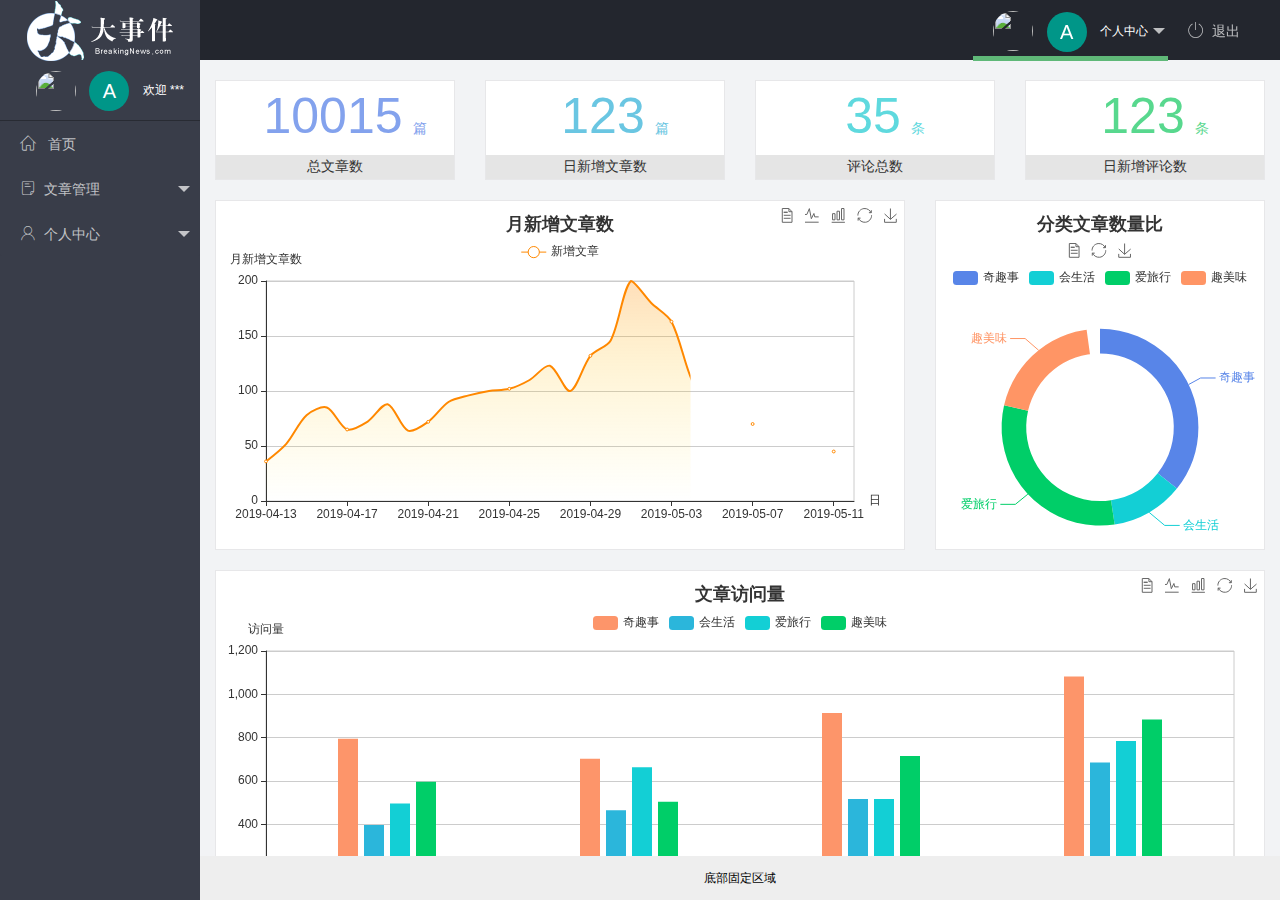
==== commit ee8e6d34: "功能完成" ====
--- a/index.html
+++ b/index.html
@@ -56,7 +56,7 @@
                 <li class="layui-nav-item">
                     <a href="javascript:;"><span class="iconfont icon-user"></span>个人中心</a>
                     <dl class="layui-nav-child">
-                        <dd><a href="javascript:;"><i class="layui-icon layui-icon-app"></i>基本资料</a></dd>
+                        <dd><a href="/user/user_info.html" target="fm"><i class="layui-icon layui-icon-app"></i>基本资料</a></dd>
                         <dd><a href="javascript:;"><i class="layui-icon layui-icon-app"></i>更换头像</a></dd>
                         <dd><a href="javascript:;"><i class="layui-icon layui-icon-app"></i>重置密码</a></dd>
                     </dl>
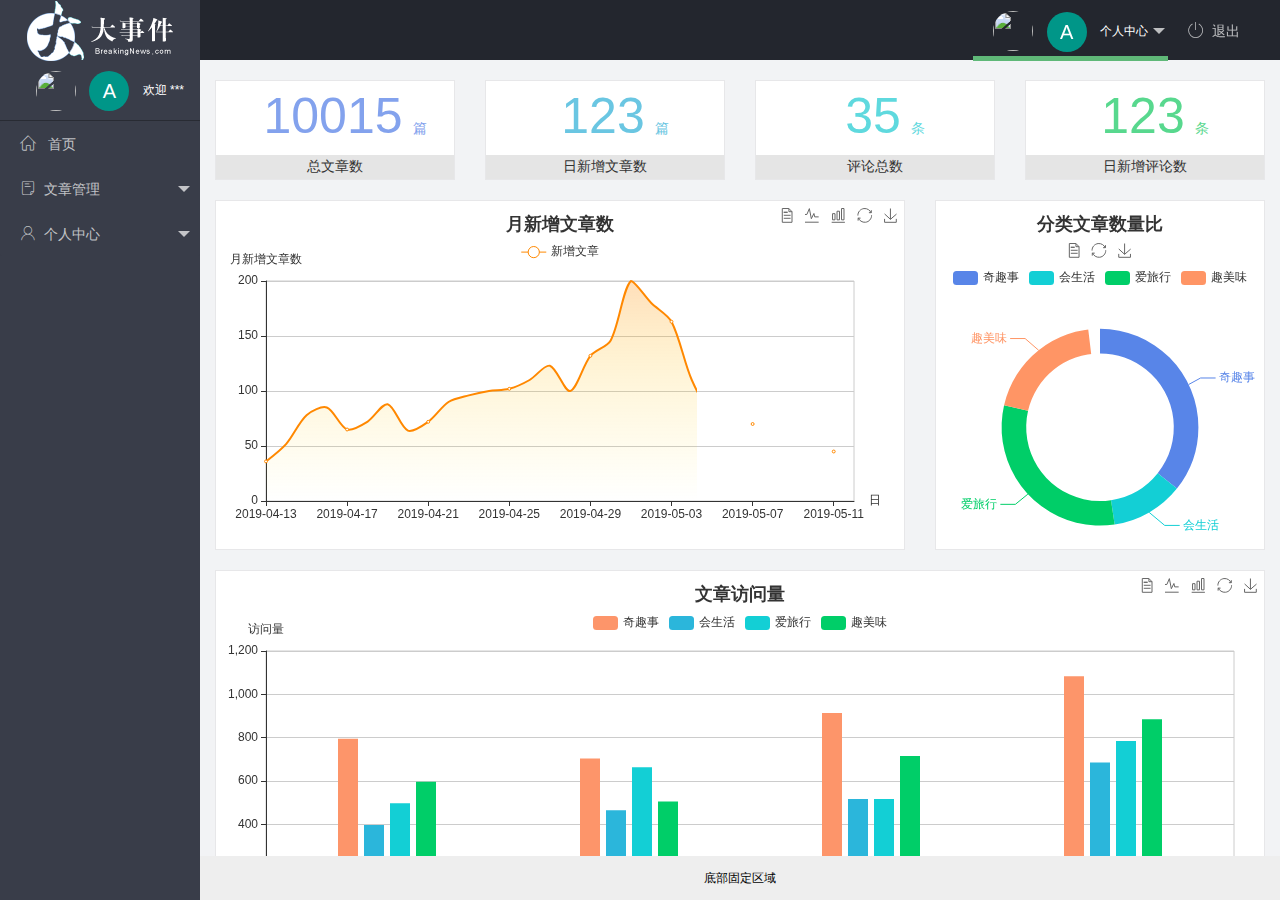
==== commit ad91df8c: "重置密码成功" ====
--- a/index.html
+++ b/index.html
@@ -58,7 +58,7 @@
                     <dl class="layui-nav-child">
                         <dd><a href="/user/user_info.html" target="fm"><i class="layui-icon layui-icon-app"></i>基本资料</a></dd>
                         <dd><a href="javascript:;"><i class="layui-icon layui-icon-app"></i>更换头像</a></dd>
-                        <dd><a href="javascript:;"><i class="layui-icon layui-icon-app"></i>重置密码</a></dd>
+                        <dd><a href="/user/user_pwd.html" target="fm"><i class="layui-icon layui-icon-app"></i>重置密码</a></dd>
                     </dl>
                 </li>
             </ul>
